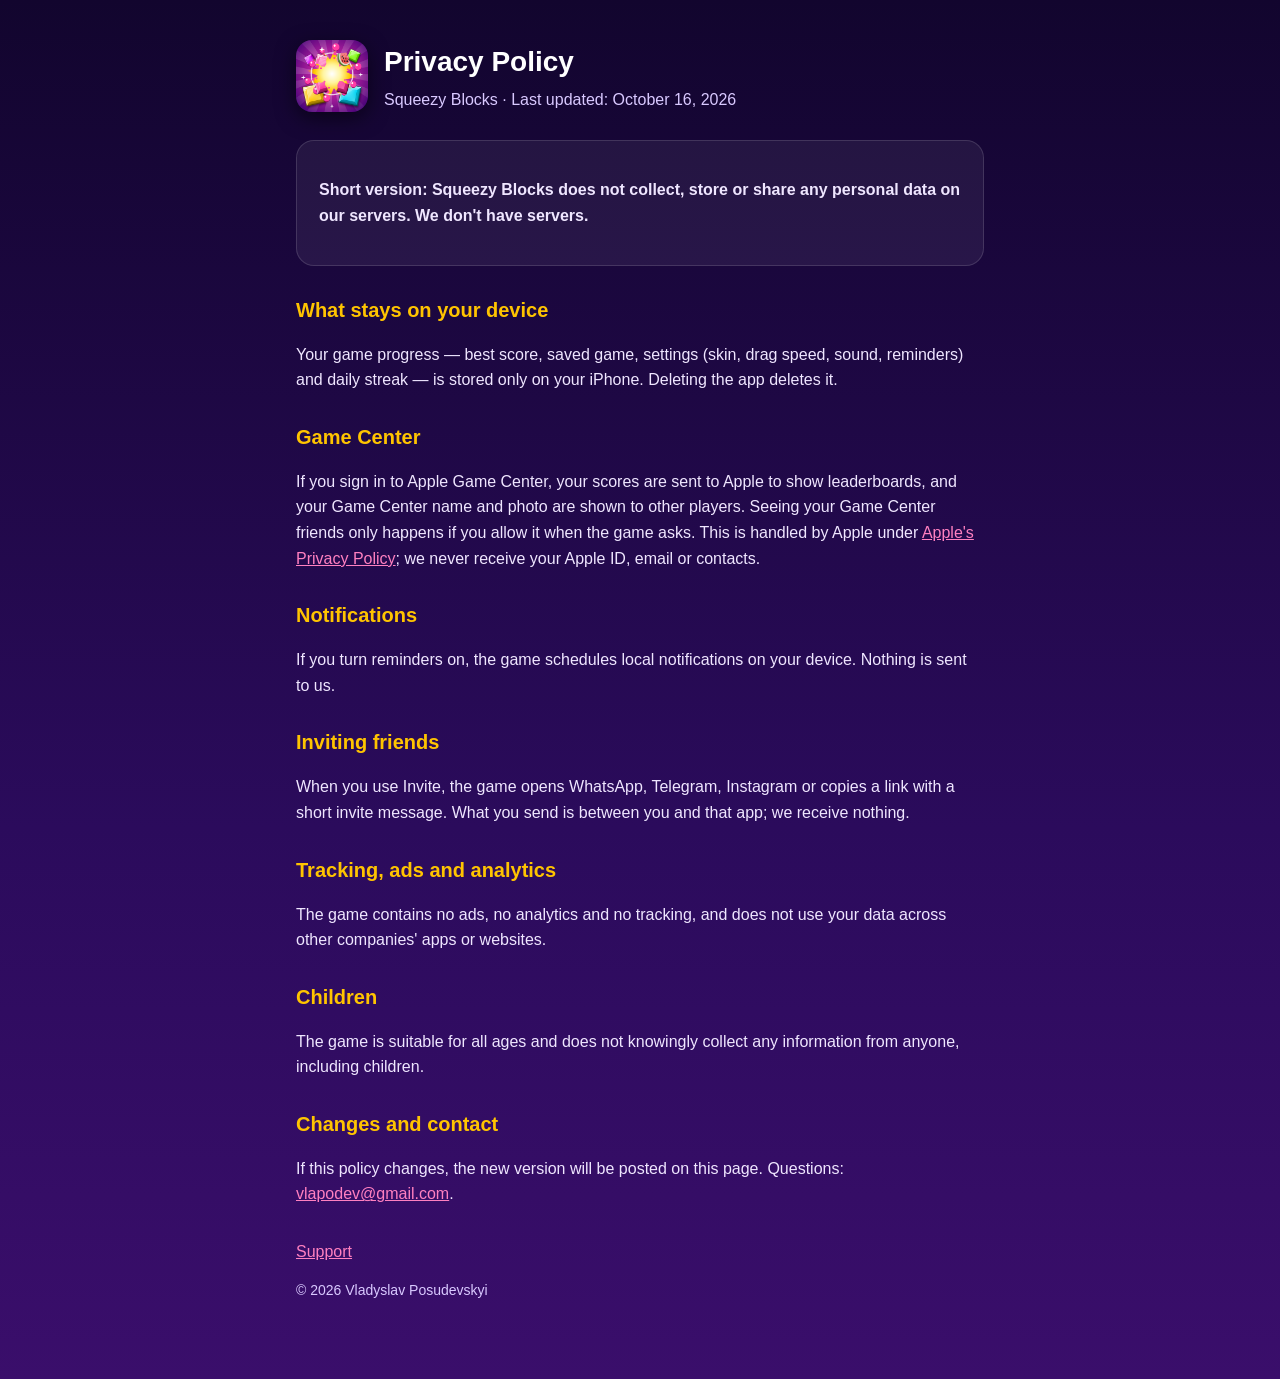
==== privacy/index.html @ addfd2eb "Support and privacy pages Co-Authored-By: Claude Opus 5.5 <noreply@anthropic.com>" ====
<!doctype html>
<html lang="en">
<head>
<meta charset="utf-8"><meta name="viewport" content="width=device-width, initial-scale=1">
<title>Squeezy Blocks — Privacy Policy</title>
<link rel="stylesheet" href="../style.css">
</head>
<body><main>
<header><img src="../icon.png" alt="Squeezy Blocks icon">
<div><h1>Privacy Policy</h1><p class="tag">Squeezy Blocks · Last updated: October 16, 2026</p></div></header>

<div class="card">
<p><strong>Short version: Squeezy Blocks does not collect, store or share any personal data on our servers. We don't have servers.</strong></p>
</div>

<h2>What stays on your device</h2>
<p>Your game progress — best score, saved game, settings (skin, drag speed, sound, reminders) and daily streak — is stored only on your iPhone. Deleting the app deletes it.</p>

<h2>Game Center</h2>
<p>If you sign in to Apple Game Center, your scores are sent to Apple to show leaderboards, and your Game Center name and photo are shown to other players. Seeing your Game Center friends only happens if you allow it when the game asks. This is handled by Apple under <a href="https://www.apple.com/legal/privacy/">Apple's Privacy Policy</a>; we never receive your Apple ID, email or contacts.</p>

<h2>Notifications</h2>
<p>If you turn reminders on, the game schedules local notifications on your device. Nothing is sent to us.</p>

<h2>Inviting friends</h2>
<p>When you use Invite, the game opens WhatsApp, Telegram, Instagram or copies a link with a short invite message. What you send is between you and that app; we receive nothing.</p>

<h2>Tracking, ads and analytics</h2>
<p>The game contains no ads, no analytics and no tracking, and does not use your data across other companies' apps or websites.</p>

<h2>Children</h2>
<p>The game is suitable for all ages and does not knowingly collect any information from anyone, including children.</p>

<h2>Changes and contact</h2>
<p>If this policy changes, the new version will be posted on this page. Questions: <a href="mailto:vlapodev@gmail.com">vlapodev@gmail.com</a>.</p>

<nav><a href="../">Support</a></nav>
<p class="small">© 2026 Vladyslav Posudevskyi</p>
</main></body>
</html>
---- style.css ----
:root { --bg:#12052e; --card:#2b0b5c; --ink:#fff; --muted:#d9c9ff; --gold:#ffc400; --pink:#ff2d95; }
* { box-sizing:border-box; }
body { margin:0; font:16px/1.6 -apple-system, BlinkMacSystemFont, "Segoe UI", Roboto, sans-serif;
  color:var(--ink); background:linear-gradient(180deg,#12052e,#2b0b5c 60%,#3a0e6b); min-height:100vh; }
main { max-width:720px; margin:0 auto; padding:40px 16px 64px; }
header { display:flex; align-items:center; gap:16px; margin-bottom:28px; }
header img { width:72px; height:72px; border-radius:16px; box-shadow:0 6px 20px #0008; }
h1 { margin:0; font-size:28px; } .tag { color:var(--muted); margin:2px 0 0; }
h2 { color:var(--gold); font-size:20px; margin:28px 0 8px; }
.card { background:#ffffff10; border:1px solid #ffffff22; border-radius:18px; padding:20px 22px; }
a { color:#ff80c0; } p, li { color:#efe6ff; } .small { color:var(--muted); font-size:14px; }
nav { margin-top:32px; display:flex; gap:16px; flex-wrap:wrap; }
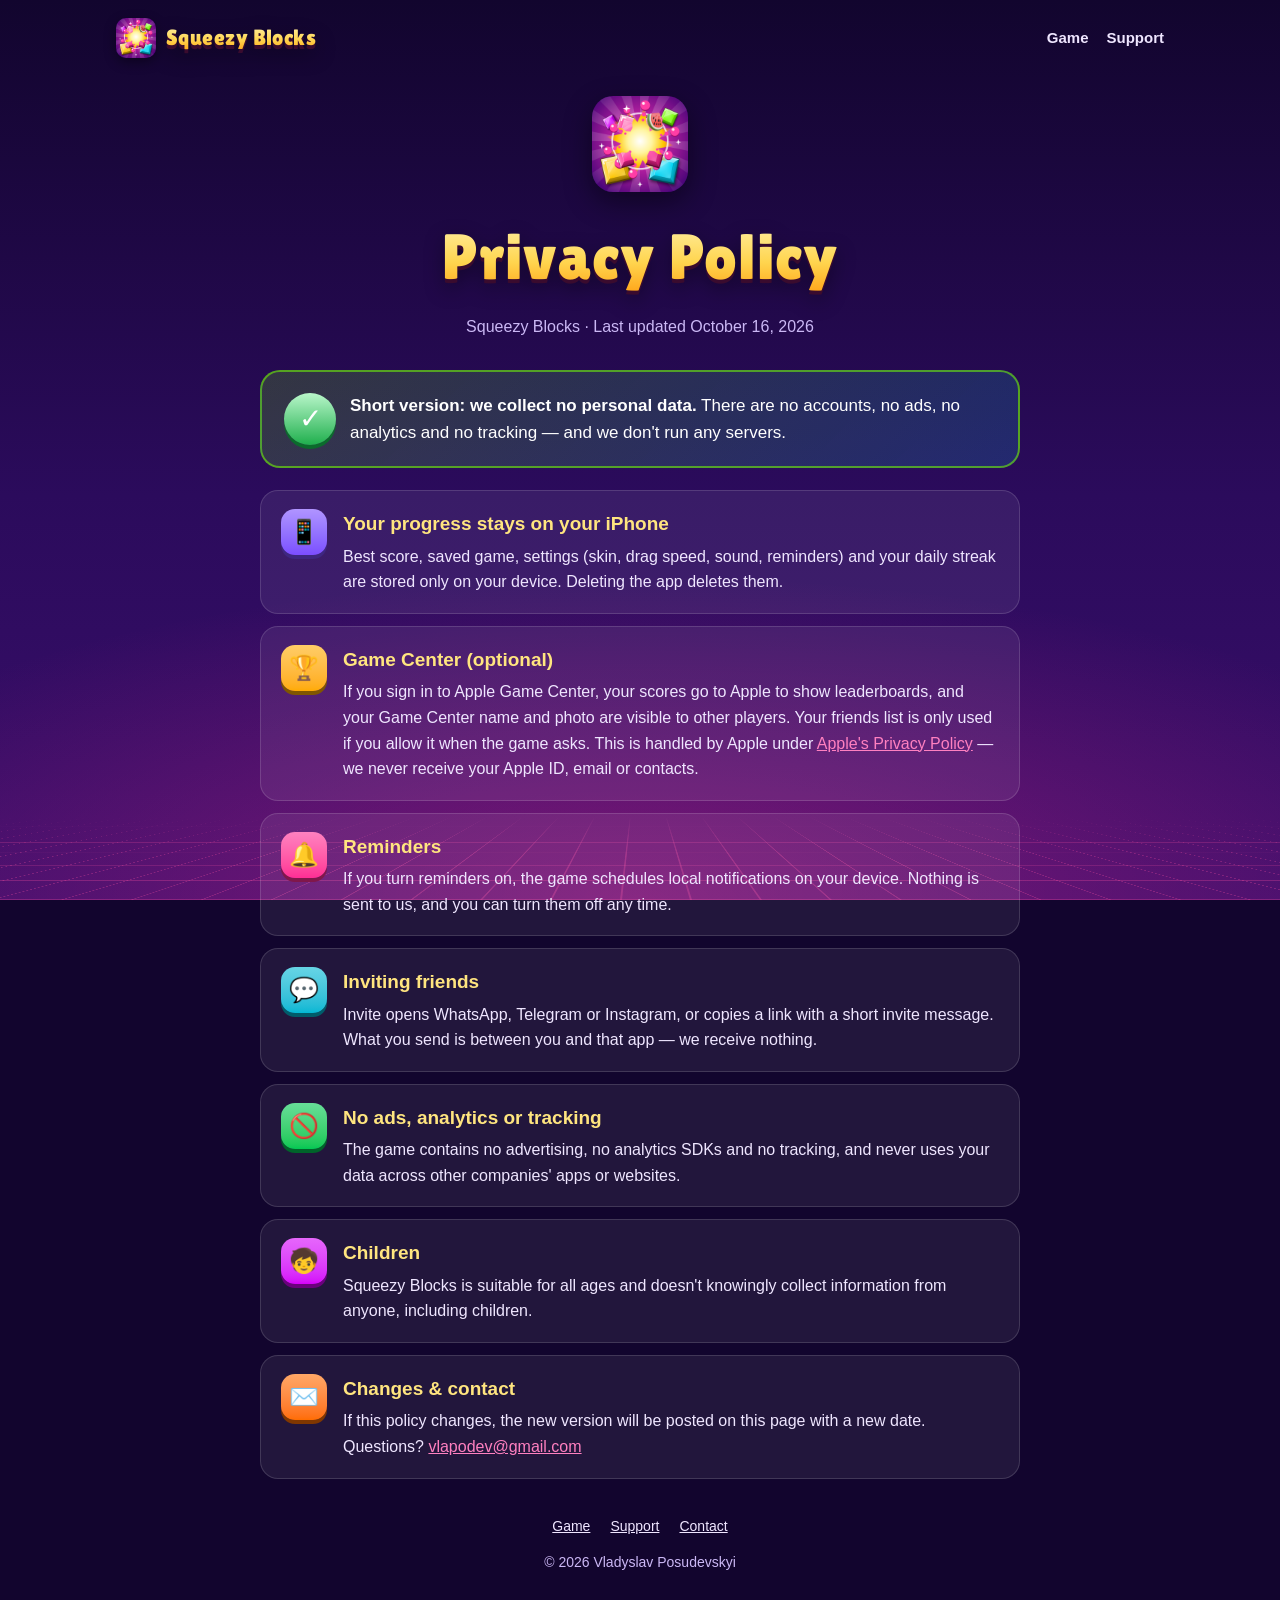
==== commit e6adee3b: "Game-styled site: landing page, App Store button, new privacy page - Candy arcade look matching the " ====
--- a/privacy/index.html
+++ b/privacy/index.html
@@ -1,40 +1,81 @@
 <!doctype html>
 <html lang="en">
 <head>
-<meta charset="utf-8"><meta name="viewport" content="width=device-width, initial-scale=1">
-<title>Squeezy Blocks — Privacy Policy</title>
+<meta charset="utf-8">
+<meta name="viewport" content="width=device-width, initial-scale=1">
+<title>Privacy Policy — Squeezy Blocks</title>
+<meta name="description" content="Squeezy Blocks collects no personal data. Progress stays on your iPhone; Game Center is handled by Apple.">
+<meta name="theme-color" content="#2b0b5c">
+<link rel="icon" href="../img/icon.png">
 <link rel="stylesheet" href="../style.css">
 </head>
-<body><main>
-<header><img src="../icon.png" alt="Squeezy Blocks icon">
-<div><h1>Privacy Policy</h1><p class="tag">Squeezy Blocks · Last updated: October 16, 2026</p></div></header>
-
-<div class="card">
-<p><strong>Short version: Squeezy Blocks does not collect, store or share any personal data on our servers. We don't have servers.</strong></p>
+<body>
+<div class="sky"></div>
+<div class="cubes" aria-hidden="true">
+  <i style="--c:#ff2d95;--s:28px;left:8%;--t:22s;--d:-4s"></i>
+  <i style="--c:#00e5ff;--s:20px;left:28%;--t:26s;--d:-14s"></i>
+  <i style="--c:#ffc400;--s:32px;left:70%;--t:24s;--d:-7s"></i>
+  <i style="--c:#76ff03;--s:22px;left:90%;--t:20s;--d:-11s"></i>
 </div>
 
-<h2>What stays on your device</h2>
-<p>Your game progress — best score, saved game, settings (skin, drag speed, sound, reminders) and daily streak — is stored only on your iPhone. Deleting the app deletes it.</p>
+<div class="wrap">
+  <nav class="top">
+    <a class="brand" href="../"><img src="../img/icon.png" alt=""><span class="candy">Squeezy Blocks</span></a>
+    <div class="links"><a href="../" class="keep">Game</a><a href="../#support" class="keep">Support</a></div>
+  </nav>
 
-<h2>Game Center</h2>
-<p>If you sign in to Apple Game Center, your scores are sent to Apple to show leaderboards, and your Game Center name and photo are shown to other players. Seeing your Game Center friends only happens if you allow it when the game asks. This is handled by Apple under <a href="https://www.apple.com/legal/privacy/">Apple's Privacy Policy</a>; we never receive your Apple ID, email or contacts.</p>
+  <main class="doc">
+    <div class="hero-mini">
+      <img src="../img/icon.png" alt="">
+      <h1 class="candy">Privacy Policy</h1>
+      <p class="date">Squeezy Blocks · Last updated October 16, 2026</p>
+    </div>
 
-<h2>Notifications</h2>
-<p>If you turn reminders on, the game schedules local notifications on your device. Nothing is sent to us.</p>
+    <div class="tldr">
+      <div class="ok" aria-hidden="true">✓</div>
+      <p><strong>Short version: we collect no personal data.</strong> There are no accounts, no ads, no analytics and no tracking — and we don't run any servers.</p>
+    </div>
 
-<h2>Inviting friends</h2>
-<p>When you use Invite, the game opens WhatsApp, Telegram, Instagram or copies a link with a short invite message. What you send is between you and that app; we receive nothing.</p>
+    <div class="pcard" style="--c:#7c4dff"><div class="ico" aria-hidden="true">📱</div><div>
+      <h2>Your progress stays on your iPhone</h2>
+      <p>Best score, saved game, settings (skin, drag speed, sound, reminders) and your daily streak are stored only on your device. Deleting the app deletes them.</p>
+    </div></div>
 
-<h2>Tracking, ads and analytics</h2>
-<p>The game contains no ads, no analytics and no tracking, and does not use your data across other companies' apps or websites.</p>
+    <div class="pcard" style="--c:#ffab00"><div class="ico" aria-hidden="true">🏆</div><div>
+      <h2>Game Center (optional)</h2>
+      <p>If you sign in to Apple Game Center, your scores go to Apple to show leaderboards, and your Game Center name and photo are visible to other players. Your friends list is only used if you allow it when the game asks. This is handled by Apple under <a href="https://www.apple.com/legal/privacy/">Apple's Privacy Policy</a> — we never receive your Apple ID, email or contacts.</p>
+    </div></div>
 
-<h2>Children</h2>
-<p>The game is suitable for all ages and does not knowingly collect any information from anyone, including children.</p>
+    <div class="pcard" style="--c:#ff2d95"><div class="ico" aria-hidden="true">🔔</div><div>
+      <h2>Reminders</h2>
+      <p>If you turn reminders on, the game schedules local notifications on your device. Nothing is sent to us, and you can turn them off any time.</p>
+    </div></div>
 
-<h2>Changes and contact</h2>
-<p>If this policy changes, the new version will be posted on this page. Questions: <a href="mailto:vlapodev@gmail.com">vlapodev@gmail.com</a>.</p>
+    <div class="pcard" style="--c:#00b8d4"><div class="ico" aria-hidden="true">💬</div><div>
+      <h2>Inviting friends</h2>
+      <p>Invite opens WhatsApp, Telegram or Instagram, or copies a link with a short invite message. What you send is between you and that app — we receive nothing.</p>
+    </div></div>
 
-<nav><a href="../">Support</a></nav>
-<p class="small">© 2026 Vladyslav Posudevskyi</p>
-</main></body>
+    <div class="pcard" style="--c:#00c853"><div class="ico" aria-hidden="true">🚫</div><div>
+      <h2>No ads, analytics or tracking</h2>
+      <p>The game contains no advertising, no analytics SDKs and no tracking, and never uses your data across other companies' apps or websites.</p>
+    </div></div>
+
+    <div class="pcard" style="--c:#d500f9"><div class="ico" aria-hidden="true">🧒</div><div>
+      <h2>Children</h2>
+      <p>Squeezy Blocks is suitable for all ages and doesn't knowingly collect information from anyone, including children.</p>
+    </div></div>
+
+    <div class="pcard" style="--c:#ff6d00"><div class="ico" aria-hidden="true">✉️</div><div>
+      <h2>Changes &amp; contact</h2>
+      <p>If this policy changes, the new version will be posted on this page with a new date. Questions? <a href="mailto:vlapodev@gmail.com">vlapodev@gmail.com</a></p>
+    </div></div>
+  </main>
+
+  <footer>
+    <a href="../">Game</a><a href="../#support">Support</a><a href="mailto:vlapodev@gmail.com">Contact</a>
+    <p>© 2026 Vladyslav Posudevskyi</p>
+  </footer>
+</div>
+</body>
 </html>
--- a/style.css
+++ b/style.css
@@ -1,12 +1,161 @@
-:root { --bg:#12052e; --card:#2b0b5c; --ink:#fff; --muted:#d9c9ff; --gold:#ffc400; --pink:#ff2d95; }
+/* Squeezy Blocks — candy arcade look, matching the game. */
+@font-face { font-family: "Lilita"; src: url("fonts/LilitaOne-Regular.ttf") format("truetype"); font-display: swap; }
+:root {
+  --ink:#fff; --soft:#efe6ff; --muted:#cbb8f5;
+  --gold:#ffc400; --gold2:#ffe57f; --pink:#ff2d95; --pink2:#ff80c0; --cyan:#00e5ff; --lime:#76ff03; --grape:#7c4dff;
+  --bg1:#12052e; --bg2:#2b0b5c; --bg3:#3a0e6b;
+  --card:rgba(255,255,255,.07); --line:rgba(255,255,255,.14);
+  --outline:#3a0b2e;
+}
 * { box-sizing:border-box; }
-body { margin:0; font:16px/1.6 -apple-system, BlinkMacSystemFont, "Segoe UI", Roboto, sans-serif;
-  color:var(--ink); background:linear-gradient(180deg,#12052e,#2b0b5c 60%,#3a0e6b); min-height:100vh; }
-main { max-width:720px; margin:0 auto; padding:40px 16px 64px; }
-header { display:flex; align-items:center; gap:16px; margin-bottom:28px; }
-header img { width:72px; height:72px; border-radius:16px; box-shadow:0 6px 20px #0008; }
-h1 { margin:0; font-size:28px; } .tag { color:var(--muted); margin:2px 0 0; }
-h2 { color:var(--gold); font-size:20px; margin:28px 0 8px; }
-.card { background:#ffffff10; border:1px solid #ffffff22; border-radius:18px; padding:20px 22px; }
-a { color:#ff80c0; } p, li { color:#efe6ff; } .small { color:var(--muted); font-size:14px; }
-nav { margin-top:32px; display:flex; gap:16px; flex-wrap:wrap; }
+html { scroll-behavior:smooth; }
+body {
+  margin:0; color:var(--ink); background:var(--bg1);
+  font:16px/1.6 -apple-system, BlinkMacSystemFont, "Segoe UI", Roboto, sans-serif;
+  overflow-x:hidden;
+}
+a { color:var(--pink2); }
+img { max-width:100%; display:block; }
+
+/* Candy display text: gradient fill, dark outline, hard drop. */
+.candy {
+  font-family:"Lilita", "Arial Rounded MT Bold", system-ui, sans-serif; font-weight:400; letter-spacing:.02em;
+  background:linear-gradient(180deg,#fff9c4,#ffd54f 55%,#ff8f00); -webkit-background-clip:text; background-clip:text; color:transparent;
+  -webkit-text-stroke:0; filter:drop-shadow(0 4px 0 var(--outline)) drop-shadow(0 6px 10px rgba(0,0,0,.35));
+}
+.candy.pink { background-image:linear-gradient(180deg,#ffd1ea,#ff4fa3 55%,#d500f9); }
+.candy.white { background-image:linear-gradient(180deg,#fff,#ffe0f0); }
+
+/* Sky backdrop with a neon grid horizon and drifting candy cubes. */
+.sky { position:fixed; inset:0; z-index:-2;
+  background:
+    radial-gradient(120% 60% at 50% 100%, rgba(255,45,149,.35), transparent 60%),
+    linear-gradient(180deg,var(--bg1),var(--bg2) 55%,var(--bg3)); }
+.sky::after { content:""; position:absolute; left:-50%; right:-50%; bottom:0; height:38vh;
+  background:
+    repeating-linear-gradient(90deg, rgba(255,79,163,.28) 0 2px, transparent 2px 70px),
+    repeating-linear-gradient(0deg, rgba(255,79,163,.28) 0 2px, transparent 2px 46px);
+  transform:perspective(320px) rotateX(62deg); transform-origin:bottom; mask-image:linear-gradient(transparent, #000 60%); }
+.cubes { position:fixed; inset:0; z-index:-1; pointer-events:none; overflow:hidden; }
+.cubes i { position:absolute; bottom:-60px; width:var(--s); height:var(--s); border-radius:22%;
+  background:linear-gradient(135deg, color-mix(in srgb, var(--c) 55%, #fff), var(--c) 50%, color-mix(in srgb, var(--c) 70%, #000));
+  box-shadow:inset 0 -4px 0 rgba(0,0,0,.25); opacity:.55; animation:rise var(--t) linear infinite; animation-delay:var(--d); }
+.cubes i::after { content:""; position:absolute; left:16%; top:14%; width:44%; height:16%; border-radius:8px; background:rgba(255,255,255,.6); }
+@keyframes rise { from { transform:translateY(0) rotate(0); } to { transform:translateY(-120vh) rotate(260deg); } }
+@media (prefers-reduced-motion: reduce) { .cubes i, .float { animation:none !important; } }
+
+/* Layout */
+.wrap { max-width:1080px; margin:0 auto; padding:0 16px; }
+nav.top { display:flex; align-items:center; justify-content:space-between; padding:18px 0; }
+nav.top .brand { display:flex; align-items:center; gap:10px; text-decoration:none; }
+nav.top .brand img { width:40px; height:40px; border-radius:10px; box-shadow:0 4px 12px rgba(0,0,0,.4); }
+nav.top .brand span { font-size:22px; }
+nav.top .links a { color:var(--soft); text-decoration:none; margin-left:18px; font-weight:700; font-size:15px; }
+nav.top .links a:hover { color:#fff; }
+
+/* Hero */
+.hero { display:grid; grid-template-columns:1.1fr .9fr; gap:32px; align-items:center; padding:28px 0 56px; }
+.hero h1 { font-size:clamp(52px, 9vw, 104px); line-height:.95; margin:0; }
+.hero h1 .b2 { display:block; }
+.hero .lead { font-size:clamp(17px,2.2vw,21px); color:var(--soft); max-width:520px; margin:18px 0 26px; }
+.badges { display:flex; flex-wrap:wrap; align-items:center; gap:14px; }
+.badge-link { display:inline-block; border-radius:12px; transition:transform .15s; }
+.badge-link:hover { transform:translateY(-2px) scale(1.03); }
+.badge-link img { height:56px; width:auto; }
+.chips { display:flex; flex-wrap:wrap; gap:8px; margin-top:18px; }
+.chip { font-size:13px; font-weight:800; color:#fff; padding:6px 12px; border-radius:999px; background:var(--card); border:1px solid var(--line); }
+.hero-art { position:relative; display:grid; place-items:center; min-height:420px; }
+.hero-art .burst { position:absolute; width:min(520px, 100%); aspect-ratio:1; border-radius:50%;
+  background:repeating-conic-gradient(from 0deg, rgba(255,229,127,.32) 0 10deg, transparent 10deg 22.5deg);
+  mask-image:radial-gradient(closest-side, #000 55%, transparent); animation:spin 40s linear infinite; }
+@keyframes spin { to { transform:rotate(360deg); } }
+.hero-art .icon { position:relative; width:min(300px, 70vw); border-radius:22%; box-shadow:0 20px 50px rgba(0,0,0,.5), 0 0 0 6px rgba(255,255,255,.12); }
+.float { position:absolute; width:76px; animation:bob 4s ease-in-out infinite; filter:drop-shadow(0 8px 10px rgba(0,0,0,.35)); }
+@keyframes bob { 50% { transform:translateY(-14px) rotate(8deg); } }
+
+/* Sections */
+section { padding:56px 0; }
+.title { text-align:center; margin:0 0 8px; font-size:clamp(34px,5vw,52px); }
+.sub { text-align:center; color:var(--muted); margin:0 auto 32px; max-width:560px; }
+
+/* Screenshot rail */
+.rail { display:flex; gap:18px; overflow-x:auto; scroll-snap-type:x mandatory; padding:8px 4px 20px; }
+.rail img { flex:0 0 auto; width:min(230px, 62vw); border-radius:26px; scroll-snap-align:center;
+  box-shadow:0 14px 34px rgba(0,0,0,.45); border:3px solid rgba(255,255,255,.12); }
+
+/* Cards */
+.grid { display:grid; grid-template-columns:repeat(auto-fit, minmax(230px,1fr)); gap:16px; }
+.card { position:relative; padding:3px; border-radius:22px; background:linear-gradient(135deg, var(--gold2), var(--pink2), var(--grape)); }
+.card > div { height:100%; border-radius:19px; padding:22px; background:linear-gradient(180deg,#2e0f5c,#12052a); }
+.card h3 { margin:6px 0 6px; font-size:24px; }
+.card p { margin:0; color:var(--soft); }
+.blocks { display:flex; gap:6px; }
+.blk { width:34px; height:34px; border-radius:8px; position:relative;
+  background:linear-gradient(135deg, color-mix(in srgb, var(--c) 50%, #fff), var(--c) 50%, color-mix(in srgb, var(--c) 65%, #000));
+  box-shadow:inset 0 -4px 0 rgba(0,0,0,.25); }
+.blk::after { content:""; position:absolute; left:16%; top:14%; width:44%; height:16%; border-radius:4px; background:rgba(255,255,255,.65); }
+
+/* Mini-game pills */
+.games { display:flex; flex-wrap:wrap; justify-content:center; gap:10px; }
+.game { font-family:"Lilita", system-ui, sans-serif; font-size:20px; padding:10px 18px; border-radius:16px; color:#fff;
+  background:linear-gradient(180deg, color-mix(in srgb, var(--c) 70%, #fff), var(--c)); border:2px solid #fff;
+  box-shadow:0 5px 0 color-mix(in srgb, var(--c) 55%, #000), 0 10px 18px rgba(0,0,0,.3); text-shadow:0 2px 0 rgba(0,0,0,.25); }
+
+/* Depth strip for the Famous skin */
+.depth { display:grid; grid-template-columns:repeat(6,1fr); gap:8px; }
+.depth div { border-radius:12px; padding:12px 6px; text-align:center; font-weight:800; font-size:13px; color:#fff;
+  background:linear-gradient(180deg, var(--a), var(--b)); border:2px solid rgba(255,255,255,.18); }
+.depth b { display:block; font-family:"Lilita", system-ui; font-weight:400; font-size:18px; }
+
+/* FAQ */
+details { background:var(--card); border:1px solid var(--line); border-radius:16px; padding:14px 18px; margin-bottom:10px; }
+summary { cursor:pointer; font-weight:800; font-size:17px; list-style:none; }
+summary::-webkit-details-marker { display:none; }
+summary::after { content:"+"; float:right; color:var(--gold); font-size:22px; line-height:1; }
+details[open] summary::after { content:"–"; }
+details p { color:var(--soft); margin:10px 0 2px; }
+
+/* CTA + footer */
+.cta { text-align:center; padding:60px 16px; border-radius:30px; margin:20px 0 40px;
+  background:radial-gradient(80% 120% at 50% 0%, rgba(255,229,127,.25), transparent 60%), linear-gradient(135deg,#ff2d95,#7c4dff); }
+.cta h2 { font-size:clamp(34px,6vw,58px); margin:0 0 6px; }
+.cta p { margin:0 0 22px; color:#fff; font-weight:700; }
+.cta .badges { justify-content:center; }
+footer { text-align:center; color:var(--muted); font-size:14px; padding:24px 0 44px; }
+footer a { color:var(--soft); margin:0 10px; }
+
+/* Privacy */
+.doc { max-width:760px; margin:0 auto; }
+.doc .hero-mini { text-align:center; padding:20px 0 30px; }
+.doc .hero-mini img { width:96px; border-radius:22%; margin:0 auto 14px; box-shadow:0 10px 28px rgba(0,0,0,.45); }
+.doc h1 { font-size:clamp(42px,7vw,64px); margin:0; }
+.doc .date { color:var(--muted); margin:6px 0 0; }
+.tldr { display:flex; gap:14px; align-items:center; padding:20px 22px; border-radius:20px; margin-bottom:22px;
+  background:linear-gradient(135deg, rgba(118,255,3,.18), rgba(0,229,255,.14)); border:2px solid rgba(118,255,3,.55); }
+.tldr .ok { flex:0 0 auto; width:52px; height:52px; border-radius:50%; display:grid; place-items:center; font-size:28px;
+  background:linear-gradient(180deg,#b9f6ca,#1faf4d); box-shadow:0 4px 0 #0b6b2c; }
+.tldr p { margin:0; font-size:17px; } .tldr strong { color:#fff; }
+.pcard { display:flex; gap:16px; padding:18px 20px; border-radius:18px; margin-bottom:12px; background:var(--card); border:1px solid var(--line); }
+.pcard .ico { flex:0 0 auto; width:46px; height:46px; border-radius:14px; display:grid; place-items:center; font-size:24px;
+  background:linear-gradient(180deg, color-mix(in srgb, var(--c) 60%, #fff), var(--c)); box-shadow:0 4px 0 color-mix(in srgb, var(--c) 50%, #000); }
+.pcard h2 { margin:0 0 4px; font-size:19px; color:var(--gold2); }
+.pcard p { margin:0; color:var(--soft); }
+
+@media (max-width: 820px) {
+  .hero { grid-template-columns:1fr; text-align:center; padding-top:8px; }
+  .hero .lead { margin-left:auto; margin-right:auto; }
+  .badges, .chips { justify-content:center; }
+  .hero-art { min-height:320px; order:-1; }
+  nav.top .links a:not(.keep) { display:none; }
+  .depth { grid-template-columns:repeat(3,1fr); }
+}
+
+/* Shown only if Apple's badge image can't load. */
+.badge-fallback { display:inline-flex; align-items:center; gap:10px; height:56px; padding:0 18px 0 14px; border-radius:12px;
+  background:#000; color:#fff; border:1.5px solid #a6a6a6; font-family:-apple-system, system-ui, sans-serif; }
+.badge-fallback[hidden] { display:none; }
+.badge-fallback svg { width:26px; height:30px; }
+.badge-fallback span { display:flex; flex-direction:column; line-height:1.05; font-size:22px; font-weight:600; letter-spacing:-.01em; }
+.badge-fallback small { font-size:11px; font-weight:500; letter-spacing:.01em; }
+
+[hidden] { display:none !important; }
